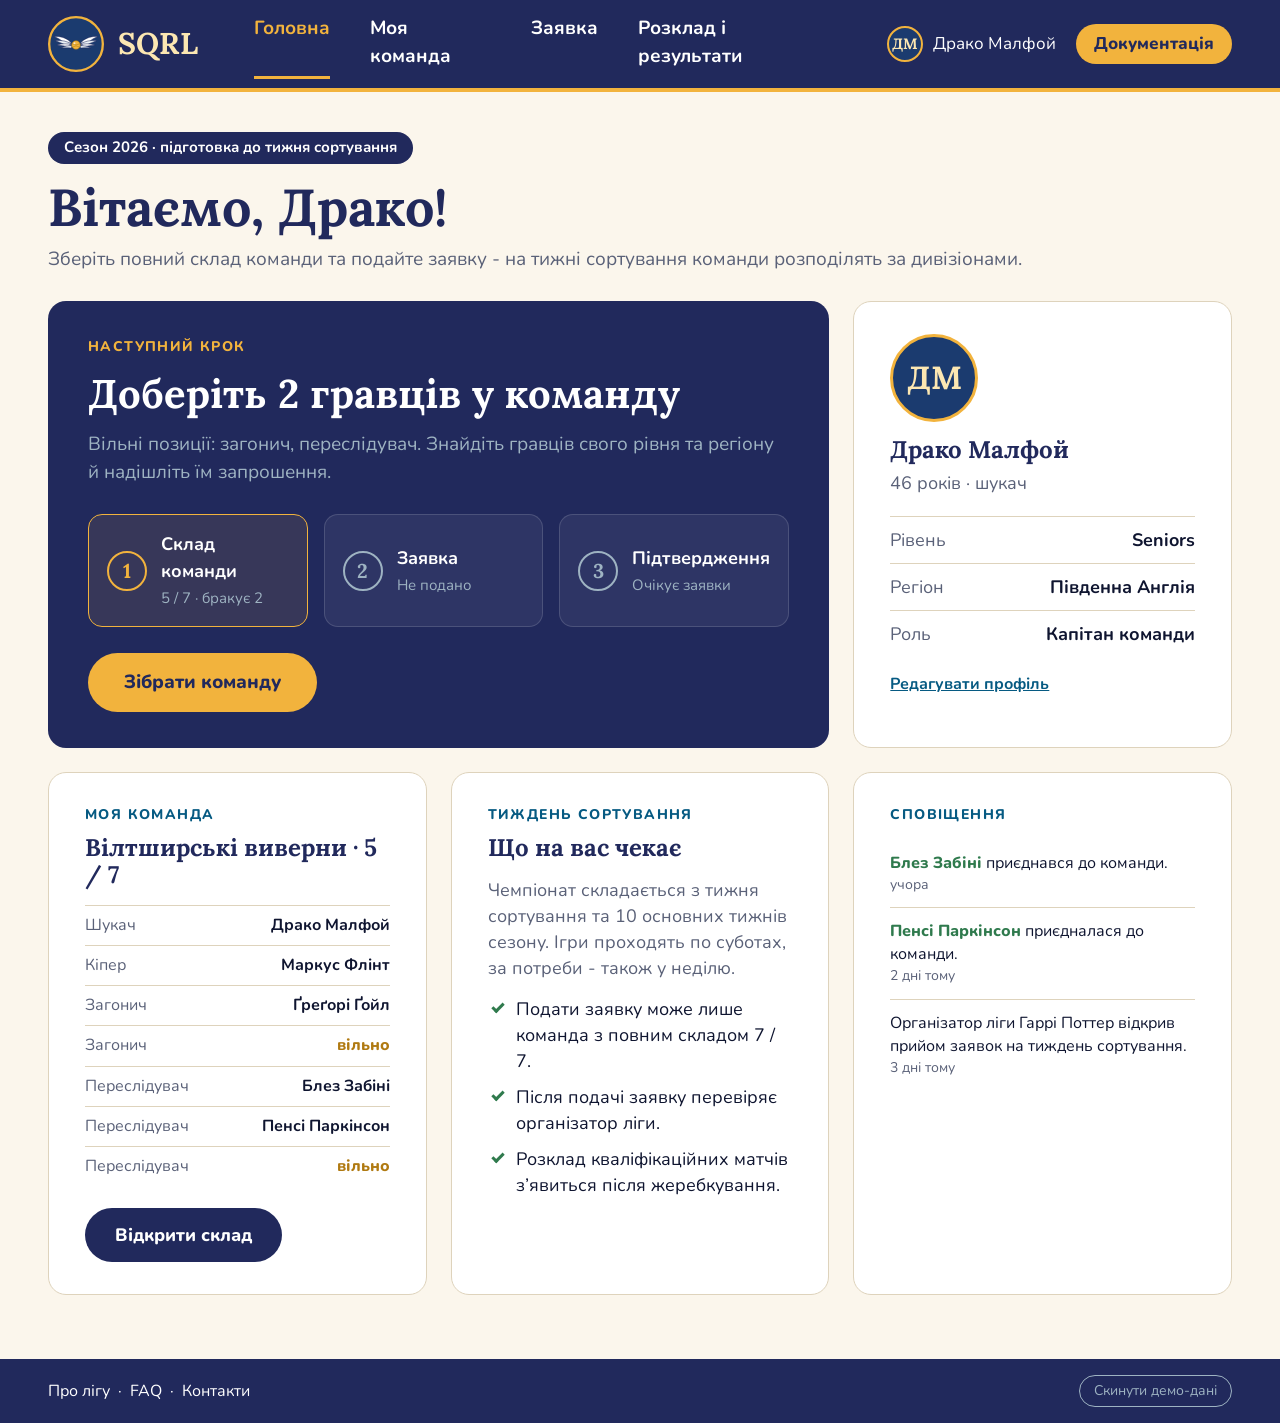
==== index.html @ 0458b883 "feat: added app files" ====
<!doctype html>
<html lang="uk">
  <head>
    <meta charset="utf-8" />
    <meta name="viewport" content="width=device-width, initial-scale=1" />
    <title>SQRL - Головна гравця</title>
    <link rel="icon" href="assets/logo.svg" type="image/svg+xml" />
    <link rel="preconnect" href="https://fonts.googleapis.com" />
    <link rel="preconnect" href="https://fonts.gstatic.com" crossorigin />
    <link
      rel="stylesheet"
      href="https://fonts.googleapis.com/css2?family=Lora:wght@400;700&family=Nunito:wght@400;700;800&display=swap"
    />
    <link rel="stylesheet" href="css/variables.css" />
    <link rel="stylesheet" href="css/base.css" />
    <link rel="stylesheet" href="css/home.css" />
  </head>
  <body>
    <header class="site-header">
      <div class="container">
        <a class="brand" href="index.html"
          ><img src="assets/logo.svg" alt="" /><span>SQRL</span></a
        >
        <nav class="nav">
          <a href="index.html" class="active">Головна</a>
          <a href="team/index.html">Моя команда</a>
          <a href="application/index.html">Заявка</a>
          <a href="#" data-soon="Розклад з’явиться після тижня сортування"
            >Розклад і результати</a
          >
        </nav>
        <div class="header-right">
          <span class="header-user"
            ><span class="avatar">ДМ</span>Драко Малфой</span
          >
          <a class="docs-link" href="docs/index.html">Документація</a>
        </div>
      </div>
    </header>

    <main>
      <div class="container">
        <div class="page-head">
          <span class="pill">Сезон 2026 · підготовка до тижня сортування</span>
          <h1>Вітаємо, Драко!</h1>
          <p>
            Зберіть повний склад команди та подайте заявку - на тижні сортування
            команди розподілять за дивізіонами.
          </p>
        </div>

        <div class="home-grid">
          <!-- Наступний крок: точка входу в завдання з HTA -->
          <section class="card-dark next-step" aria-labelledby="next-title">
            <div class="label">Наступний крок</div>
            <h2 id="next-title">Доберіть гравців у команду</h2>
            <p class="next-text" id="next-text"></p>
            <ol class="stepper" id="stepper">
              <li data-step="team">
                <span class="num">1</span>
                <div><b>Склад команди</b><small></small></div>
              </li>
              <li data-step="apply">
                <span class="num">2</span>
                <div><b>Заявка</b><small></small></div>
              </li>
              <li data-step="ok">
                <span class="num">3</span>
                <div><b>Підтвердження</b><small></small></div>
              </li>
            </ol>
            <a class="btn btn-primary" id="next-btn" href="team/index.html"
              >Зібрати команду</a
            >
          </section>

          <!-- Профіль капітана -->
          <section class="card profile">
            <span class="avatar avatar-xl">ДМ</span>
            <h3>Драко Малфой</h3>
            <p class="meta">46 років · шукач</p>
            <dl class="facts">
              <div>
                <dt>Рівень</dt>
                <dd>Seniors</dd>
              </div>
              <div>
                <dt>Регіон</dt>
                <dd>Південна Англія</dd>
              </div>
              <div>
                <dt>Роль</dt>
                <dd>Капітан команди</dd>
              </div>
            </dl>
            <a
              href="#"
              class="small-link"
              data-soon="Редагування профілю не входить у сценарій"
              >Редагувати профіль</a
            >
          </section>

          <!-- Моя команда -->
          <section class="card team-card">
            <div class="label">Моя команда</div>
            <h3>
              <span>Вілтширські виверни</span> ·
              <span id="team-count">5 / 7</span>
            </h3>
            <ul class="slot-list" id="slot-list"></ul>
            <a class="btn btn-dark" href="team/index.html">Відкрити склад</a>
          </section>

          <!-- Тиждень сортування -->
          <section class="card info-card">
            <div class="label">Тиждень сортування</div>
            <h3>Що на вас чекає</h3>
            <p>
              Чемпіонат складається з тижня сортування та 10 основних тижнів
              сезону. Ігри проходять по суботах, за потреби - також у неділю.
            </p>
            <ul class="ticks">
              <li>Подати заявку може лише команда з повним складом 7 / 7.</li>
              <li>Після подачі заявку перевіряє організатор ліги.</li>
              <li>
                Розклад кваліфікаційних матчів з’явиться після жеребкування.
              </li>
            </ul>
          </section>

          <!-- Сповіщення -->
          <section class="card feed-card">
            <div class="label">Сповіщення</div>
            <ul class="feed" id="feed"></ul>
          </section>
        </div>
      </div>
    </main>

    <footer class="site-footer">
      <div class="container">
        <div class="footer-links">
          <a href="#" data-soon="Сторінка ліги поза сценарієм">Про лігу</a> ·
          <a href="#" data-soon="Довідка поза сценарієм">FAQ</a> ·
          <a href="#" data-soon="Контакти поза сценарієм">Контакти</a>
        </div>
        <button class="reset-link" id="reset-demo" type="button">
          Скинути демо-дані
        </button>
      </div>
    </footer>

    <script src="js/data.js"></script>
    <script src="js/store.js"></script>
    <script src="js/common.js"></script>
    <script src="js/home.js"></script>
  </body>
</html>
---- css/variables.css ----
/* ==========================================================
   SQRL - змінні дизайну: кольори, шрифти, розміри
   Усі значення відповідають документації (завдання 1, Б-Г).
   ========================================================== */
:root {
  /* --- Колірна палітра (комплементарна схема) --- */
  --navy:        #21295C;  /* темно-синій: шапка, панель складу, заголовки */
  --sea:         #065A82;  /* морський синій: другорядні дії, посилання, фокус */
  --mist:        #9EB3C2;  /* сіро-блакитний: підписи на темному, неактивна кнопка */
  --sun:         #F2B33D;  /* сонячно-жовтий: головна дія, «вільно», активне меню */
  --sand:        #FBF6EC;  /* пісочний: базовий фон сторінки */
  --white:       #FFFFFF;  /* білий: картки, поля, текст на темному */
  --green:       #2F7A4D;  /* зелений: успішні статуси */
  --ink:         #0F1530;  /* чорнильний: основний текст */

  /* --- Похідні відтінки --- */
  --navy-2:      #1B3B6F;  /* фон емблеми та аватарів */
  --line:        #DED3BC;  /* рамка білих карток (RGB 222-211-188) */
  --line-dark:   rgba(255, 255, 255, .14); /* розділювачі на темно-синій панелі */
  --muted:       #5A6178;  /* другорядний текст на світлому */
  --sun-soft:    #FCE7B2;  /* світло-жовтий: напис логотипа */
  --sea-soft:    #E6EFF5;  /* фон інформаційних блоків */
  --green-soft:  #E5F2EA;  /* фон успішних повідомлень */
  --red:         #A33A2B;  /* відмова у запрошенні */
  --red-soft:    #F8E7E3;

  /* --- Шрифти (Google Fonts) --- */
  --font-head:   'Lora', Georgia, serif;          /* заголовки, назва команди, логотип, числа */
  --font-body:   'Nunito', Arial, sans-serif;     /* основний текст, кнопки, поля */

  --fs-base:     18px;
  --fs-small:    15px;
  --fs-label:    14px;
  --fs-h1:       52px;
  --fs-h2:       34px;
  --fs-h3:       24px;

  /* --- Геометрія --- */
  --radius:      18px;   /* картки */
  --radius-sm:   10px;   /* поля введення */
  --radius-pill: 999px;  /* кнопки, мітки */
  --gap:         24px;   /* проміжок між картками */
  --container:   1520px; /* ширина робочої області для 1920 px */

  --speed:       .18s;   /* тривалість переходів станів */
}
---- css/base.css ----
/* ==========================================================
   SQRL - спільні стилі всіх сторінок прототипу
   ========================================================== */
*,
*::before,
*::after {
  box-sizing: border-box;
}
[hidden] {
  display: none !important;
}
html {
  font-size: var(--fs-base);
}
body {
  margin: 0;
  min-width: 1280px;
  min-height: 100vh;
  display: flex;
  flex-direction: column;
  background: var(--sand);
  color: var(--ink);
  font-family: var(--font-body);
  line-height: 1.45;
}
h1,
h2,
h3 {
  font-family: var(--font-head);
  font-weight: 700;
  color: var(--navy);
  margin: 0;
  line-height: 1.15;
}
h1 {
  font-size: var(--fs-h1);
}
h2 {
  font-size: var(--fs-h2);
}
h3 {
  font-size: var(--fs-h3);
}
p {
  margin: 0;
}
a {
  color: var(--sea);
}
button,
select,
input {
  font: inherit;
  color: inherit;
}
:focus-visible {
  outline: 3px solid var(--sea);
  outline-offset: 2px;
}

.container {
  width: 100%;
  max-width: var(--container);
  margin: 0 auto;
  padding: 0 48px;
}
main {
  flex: 1;
  padding: 40px 0 64px;
}

/* ---------- Шапка ---------- */
.site-header {
  background: var(--navy);
  border-bottom: 4px solid var(--sun);
  color: var(--white);
}
.site-header .container {
  display: flex;
  align-items: center;
  gap: 56px;
  height: 88px;
}
.brand {
  display: flex;
  align-items: center;
  gap: 14px;
  text-decoration: none;
}
.brand img {
  width: 56px;
  height: 56px;
}
.brand span {
  font-family: var(--font-head);
  font-weight: 700;
  font-size: 30px;
  color: var(--sun-soft);
}
.nav {
  display: flex;
  gap: 40px;
  flex: 1;
}
.nav a {
  color: var(--white);
  text-decoration: none;
  font-weight: 700;
  font-size: 19px;
  padding: 6px 0;
  border-bottom: 3px solid transparent;
  transition:
    color var(--speed),
    border-color var(--speed);
}
.nav a:hover {
  color: var(--sun);
}
.nav a.active {
  color: var(--sun);
  border-bottom-color: var(--sun);
}
.header-right {
  display: flex;
  align-items: center;
  gap: 20px;
  font-size: 17px;
}
.header-user {
  display: flex;
  align-items: center;
  gap: 10px;
}
.header-user .avatar {
  width: 36px;
  height: 36px;
  font-size: 15px;
  border-width: 2px;
}
.docs-link {
  color: var(--navy);
  background: var(--sun);
  text-decoration: none;
  font-weight: 800;
  padding: 8px 18px;
  border-radius: var(--radius-pill);
  transition: background var(--speed);
}
.docs-link:hover {
  background: var(--sun-soft);
}

/* ---------- Підвал ---------- */
.site-footer {
  background: var(--navy);
  color: var(--white);
  font-size: 16px;
}
.site-footer .container {
  display: flex;
  justify-content: space-between;
  align-items: center;
  height: 64px;
}
.site-footer a {
  color: var(--white);
  text-decoration: none;
}
.site-footer a:hover {
  color: var(--sun);
}
.footer-links {
  display: flex;
  gap: 8px;
}
.reset-link {
  background: none;
  border: 1px solid var(--mist);
  color: var(--mist);
  border-radius: var(--radius-pill);
  padding: 5px 14px;
  cursor: pointer;
  font-size: 14px;
  transition:
    color var(--speed),
    border-color var(--speed);
}
.reset-link:hover {
  color: var(--sun);
  border-color: var(--sun);
}

/* ---------- Загальні елементи ---------- */
.pill {
  display: inline-block;
  background: var(--navy);
  color: var(--white);
  font-weight: 700;
  font-size: var(--fs-small);
  padding: 5px 16px;
  border-radius: var(--radius-pill);
}
.page-head {
  margin-bottom: 28px;
}
.page-head .pill {
  margin-bottom: 14px;
}
.page-head p {
  color: var(--muted);
  margin-top: 8px;
  font-size: 19px;
}

.card {
  background: var(--white);
  border: 1px solid var(--line);
  border-radius: var(--radius);
  padding: 32px 36px;
}
.card-dark {
  background: var(--navy);
  color: var(--white);
  border-radius: var(--radius);
  padding: 36px 40px;
}
.card-dark h2,
.card-dark h3 {
  color: var(--white);
}
.label {
  font-size: var(--fs-label);
  font-weight: 800;
  letter-spacing: 0.1em;
  text-transform: uppercase;
  color: var(--sea);
}
.card-dark .label {
  color: var(--sun);
}

.avatar {
  flex: none;
  display: inline-flex;
  align-items: center;
  justify-content: center;
  width: 48px;
  height: 48px;
  border-radius: 50%;
  background: var(--navy-2);
  border: 2px solid var(--sun);
  color: var(--sun-soft);
  font-family: var(--font-head);
  font-weight: 700;
  font-size: 18px;
}

/* ---------- Кнопки та їхні стани ---------- */
.btn {
  display: inline-flex;
  align-items: center;
  justify-content: center;
  gap: 8px;
  border: 2px solid transparent;
  border-radius: var(--radius-pill);
  padding: 12px 28px;
  font-weight: 800;
  font-size: 18px;
  text-decoration: none;
  cursor: pointer;
  white-space: nowrap;
  transition:
    background var(--speed),
    color var(--speed),
    border-color var(--speed),
    transform var(--speed);
}
.btn:active:not(:disabled) {
  transform: translateY(1px);
}
.btn-primary {
  background: var(--sun);
  color: var(--navy);
}
.btn-primary:hover:not(:disabled) {
  background: #f6c463;
}
.btn-primary:disabled {
  background: var(--mist);
  color: #3e4a63;
  cursor: not-allowed;
}
.btn-dark {
  background: var(--navy);
  color: var(--white);
}
.btn-dark:hover {
  background: var(--navy-2);
}
.btn-outline {
  background: transparent;
  border-color: var(--sea);
  color: var(--sea);
  padding: 8px 22px;
  font-size: 16px;
}
.btn-outline:hover:not(:disabled) {
  background: var(--sea);
  color: var(--white);
}
.btn-outline:disabled {
  border-color: var(--line);
  color: var(--mist);
  cursor: not-allowed;
}
.btn-block {
  width: 100%;
}

/* ---------- Поля ---------- */
.field {
  display: flex;
  flex-direction: column;
  gap: 8px;
}
.field label {
  font-weight: 800;
  color: var(--navy);
  font-size: 16px;
}
select {
  appearance: none;
  height: 52px;
  padding: 0 44px 0 16px;
  border: 1.5px solid var(--mist);
  border-radius: var(--radius-sm);
  background: var(--white)
    url("data:image/svg+xml,%3Csvg xmlns='http://www.w3.org/2000/svg' width='14' height='9' viewBox='0 0 14 9'%3E%3Cpath d='M1 1l6 6 6-6' stroke='%2321295C' stroke-width='2' fill='none'/%3E%3C/svg%3E")
    no-repeat right 16px center;
  font-size: 17px;
  cursor: pointer;
  transition: border-color var(--speed);
}
select:hover {
  border-color: var(--sea);
}
select:focus {
  outline: none;
  border-color: var(--sea);
  box-shadow: 0 0 0 3px var(--sea-soft);
}

/* ---------- Статуси ---------- */
.status {
  font-weight: 800;
  font-size: 16px;
  display: inline-flex;
  align-items: center;
  gap: 8px;
  white-space: nowrap;
}
.status-ok {
  color: var(--green);
}
.status-wait {
  color: var(--sea);
}
.status-no {
  color: var(--red);
}
.dot {
  width: 10px;
  height: 10px;
  border-radius: 50%;
  background: currentColor;
  flex: none;
}
.status-wait .dot {
  animation: pulse 1.2s ease-in-out infinite;
}
@keyframes pulse {
  50% {
    opacity: 0.25;
  }
}

/* ---------- Підказка «не реалізовано» ---------- */
[data-soon] {
  position: relative;
  cursor: help;
}
[data-soon]::after {
  content: attr(data-soon);
  position: absolute;
  left: 50%;
  top: calc(100% + 10px);
  transform: translate(-50%, -4px);
  background: var(--ink);
  color: var(--white);
  font: 600 14px/1.3 var(--font-body);
  letter-spacing: 0;
  text-transform: none;
  padding: 8px 12px;
  border-radius: 8px;
  white-space: nowrap;
  pointer-events: none;
  opacity: 0;
  transition:
    opacity var(--speed),
    transform var(--speed);
  z-index: 50;
}
[data-soon]:hover::after,
[data-soon]:focus-visible::after {
  opacity: 1;
  transform: translate(-50%, 0);
}
.site-footer [data-soon]::after {
  top: auto;
  bottom: calc(100% + 10px);
}

/* ---------- Сповіщення (toast) ---------- */
.toasts {
  position: fixed;
  right: 32px;
  bottom: 32px;
  display: flex;
  flex-direction: column;
  gap: 12px;
  z-index: 100;
}
.toast {
  min-width: 360px;
  max-width: 460px;
  background: var(--white);
  border-left: 6px solid var(--sea);
  border-radius: 12px;
  box-shadow: 0 10px 30px rgba(15, 21, 48, 0.18);
  padding: 14px 18px;
  font-size: 16px;
  animation: toast-in 0.25s ease-out;
}
.toast b {
  display: block;
  color: var(--navy);
  margin-bottom: 2px;
}
.toast.ok {
  border-left-color: var(--green);
}
.toast.no {
  border-left-color: var(--red);
}
.toast.leave {
  opacity: 0;
  transform: translateX(20px);
  transition:
    opacity 0.3s,
    transform 0.3s;
}
@keyframes toast-in {
  from {
    opacity: 0;
    transform: translateY(12px);
  }
}

@media (prefers-reduced-motion: reduce) {
  *,
  *::before,
  *::after {
    animation: none !important;
    transition: none !important;
  }
}
---- css/home.css ----
/* ==========================================================
   SQRL - головна сторінка гравця
   ========================================================== */
.home-grid {
  display: grid;
  grid-template-columns: 1fr 1fr 1fr;
  gap: var(--gap);
}
.next-step {
  grid-column: span 2;
  display: flex;
  flex-direction: column;
  gap: 14px;
}
.next-step h2 {
  font-size: 40px;
}
.next-text {
  color: var(--mist);
  font-size: 19px;
  max-width: 760px;
}
.next-step .btn {
  align-self: flex-start;
  margin-top: 8px;
  font-size: 19px;
  padding: 14px 34px;
}

.stepper {
  list-style: none;
  margin: 14px 0 4px;
  padding: 0;
  display: grid;
  grid-template-columns: repeat(3, 1fr);
  gap: 16px;
}
.stepper li {
  display: flex;
  gap: 14px;
  align-items: center;
  padding: 16px 18px;
  border-radius: 14px;
  background: rgba(255, 255, 255, 0.06);
  border: 1px solid var(--line-dark);
}
.stepper .num {
  flex: none;
  width: 40px;
  height: 40px;
  border-radius: 50%;
  display: grid;
  place-items: center;
  font-family: var(--font-head);
  font-weight: 700;
  font-size: 20px;
  border: 2px solid var(--mist);
  color: var(--mist);
}
.stepper b {
  display: block;
  color: var(--white);
}
.stepper small {
  color: var(--mist);
  font-size: 15px;
}
.stepper li.current {
  border-color: var(--sun);
  background: rgba(242, 179, 61, 0.1);
}
.stepper li.current .num {
  border-color: var(--sun);
  color: var(--sun);
}
.stepper li.done .num {
  background: var(--green);
  border-color: var(--green);
  color: var(--white);
}
.stepper li.done small {
  color: #9fd8b5;
}

.profile {
  display: flex;
  flex-direction: column;
  align-items: flex-start;
  gap: 6px;
}
.avatar-xl {
  width: 88px;
  height: 88px;
  font-size: 32px;
  border-width: 3px;
  margin-bottom: 8px;
}
.profile .meta {
  color: var(--muted);
}
.facts {
  margin: 14px 0 10px;
  width: 100%;
}
.facts div {
  display: flex;
  justify-content: space-between;
  padding: 10px 0;
  border-top: 1px solid var(--line);
}
.facts dt {
  color: var(--muted);
}
.facts dd {
  margin: 0;
  font-weight: 700;
}
.small-link {
  font-size: 16px;
  font-weight: 700;
}

.team-card h3,
.info-card h3 {
  margin: 8px 0 16px;
}
.team-card {
  display: flex;
  flex-direction: column;
}
.team-card .btn {
  align-self: flex-start;
  margin-top: auto;
}
.slot-list {
  list-style: none;
  margin: 0 0 22px;
  padding: 0;
}
.slot-list li {
  display: flex;
  justify-content: space-between;
  padding: 8px 0;
  border-top: 1px solid var(--line);
  font-size: 16px;
}
.slot-list li span:first-child {
  color: var(--muted);
}
.slot-list li b {
  font-weight: 700;
}
.slot-list .free {
  color: #b07a12;
  font-weight: 800;
}
.slot-list .wait {
  color: var(--sea);
  font-weight: 700;
}

.info-card p {
  color: var(--muted);
  margin-bottom: 14px;
}
.ticks {
  margin: 0;
  padding: 0;
  list-style: none;
  display: flex;
  flex-direction: column;
  gap: 10px;
}
.ticks li {
  padding-left: 28px;
  position: relative;
}
.ticks li::before {
  content: "";
  position: absolute;
  left: 4px;
  top: 7px;
  width: 12px;
  height: 7px;
  border-left: 3px solid var(--green);
  border-bottom: 3px solid var(--green);
  transform: rotate(-45deg);
}

.feed {
  list-style: none;
  margin: 14px 0 0;
  padding: 0;
  max-height: 330px;
  overflow-y: auto;
}
.feed li {
  padding: 12px 0;
  border-top: 1px solid var(--line);
  font-size: 16px;
}
.feed li:first-child {
  border-top: none;
}
.feed time {
  display: block;
  color: var(--muted);
  font-size: 14px;
}
.feed .ok {
  color: var(--green);
  font-weight: 800;
}
.feed .no {
  color: var(--red);
  font-weight: 800;
}
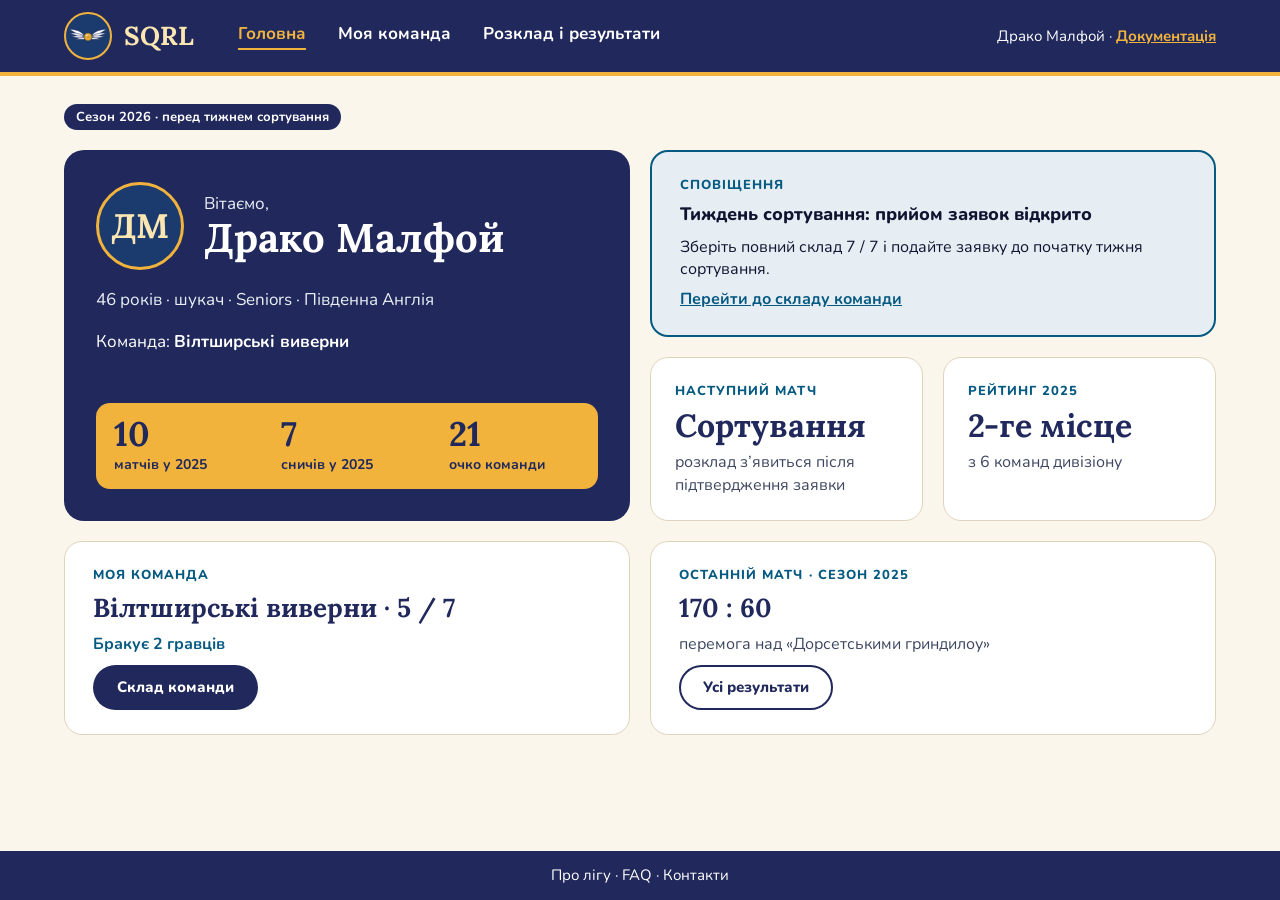
==== commit c87bece5: "feat: simplification" ====
--- a/index.html
+++ b/index.html
@@ -1,159 +1,80 @@
-<!doctype html>
+<!DOCTYPE html>
 <html lang="uk">
-  <head>
-    <meta charset="utf-8" />
-    <meta name="viewport" content="width=device-width, initial-scale=1" />
-    <title>SQRL - Головна гравця</title>
-    <link rel="icon" href="assets/logo.svg" type="image/svg+xml" />
-    <link rel="preconnect" href="https://fonts.googleapis.com" />
-    <link rel="preconnect" href="https://fonts.gstatic.com" crossorigin />
-    <link
-      rel="stylesheet"
-      href="https://fonts.googleapis.com/css2?family=Lora:wght@400;700&family=Nunito:wght@400;700;800&display=swap"
-    />
-    <link rel="stylesheet" href="css/variables.css" />
-    <link rel="stylesheet" href="css/base.css" />
-    <link rel="stylesheet" href="css/home.css" />
-  </head>
-  <body>
-    <header class="site-header">
-      <div class="container">
-        <a class="brand" href="index.html"
-          ><img src="assets/logo.svg" alt="" /><span>SQRL</span></a
-        >
-        <nav class="nav">
-          <a href="index.html" class="active">Головна</a>
-          <a href="team/index.html">Моя команда</a>
-          <a href="application/index.html">Заявка</a>
-          <a href="#" data-soon="Розклад з’явиться після тижня сортування"
-            >Розклад і результати</a
-          >
-        </nav>
-        <div class="header-right">
-          <span class="header-user"
-            ><span class="avatar">ДМ</span>Драко Малфой</span
-          >
-          <a class="docs-link" href="docs/index.html">Документація</a>
+<head>
+  <meta charset="utf-8">
+  <meta name="viewport" content="width=device-width, initial-scale=1">
+  <title>SQRL - Головна гравця</title>
+  <link rel="icon" href="assets/logo.svg" type="image/svg+xml">
+  <link rel="preconnect" href="https://fonts.googleapis.com">
+  <link rel="preconnect" href="https://fonts.gstatic.com" crossorigin>
+  <link rel="stylesheet" href="https://fonts.googleapis.com/css2?family=Lora:wght@400;700&family=Nunito:wght@400;700;800&display=swap">
+  <link rel="stylesheet" href="css/variables.css">
+  <link rel="stylesheet" href="css/style.css">
+</head>
+<body data-page="home">
+  <header class="header">
+    <div class="header-in">
+      <a class="brand" href="index.html"><img src="assets/logo.svg" alt=""><span>SQRL</span></a>
+      <nav class="nav">
+      <a href="index.html" class="active">Головна</a>
+      <a href="team.html">Моя команда</a>
+      <a href="schedule.html">Розклад і результати</a>
+      </nav>
+      <div class="user">Драко Малфой · <a href="docs.html">Документація</a></div>
+    </div>
+  </header>
+
+  <main>
+    <div><span class="ctx">Сезон 2026 · перед тижнем сортування</span></div>
+    <div class="home-grid">
+      <section class="dark profile">
+        <div class="profile-top">
+          <div class="avatar">ДМ</div>
+          <div>
+            <p class="hello">Вітаємо,</p>
+            <h1>Драко Малфой</h1>
+          </div>
         </div>
-      </div>
-    </header>
+        <p class="meta">46 років · шукач · Seniors · Південна Англія</p>
+        <p class="team">Команда: <b>Вілтширські виверни</b></p>
+        <div class="stats">
+          <div><b>10</b><span>матчів у 2025</span></div>
+          <div><b>7</b><span>сничів у 2025</span></div>
+          <div><b>21</b><span>очко команди</span></div>
+        </div>
+      </section>
+      <section class="notice">
+        <p class="label">Сповіщення</p>
+        <p class="notice-title">Тиждень сортування: прийом заявок відкрито</p>
+        <p>Зберіть повний склад 7 / 7 і подайте заявку до початку тижня сортування.</p>
+        <a href="team.html">Перейти до складу команди</a>
+      </section>
+      <section class="card small">
+        <p class="label">Наступний матч</p>
+        <p class="h" id="next-match">Сортування</p>
+        <p class="muted" id="next-text">розклад з’явиться після підтвердження заявки</p>
+      </section>
+      <section class="card small">
+        <p class="label">Рейтинг 2025</p>
+        <p class="h">2-ге місце</p>
+        <p class="muted">з 6 команд дивізіону</p>
+      </section>
+      <section class="card wide">
+        <p class="label">Моя команда</p>
+        <p class="h">Вілтширські виверни · <span id="team-count">5 / 7</span></p>
+        <p class="team-status" id="team-status">Бракує 2 гравців</p>
+        <div><a class="btn btn-p" href="team.html">Склад команди</a></div>
+      </section>
+      <section class="card wide">
+        <p class="label">Останній матч · сезон 2025</p>
+        <p class="h">170 : 60</p>
+        <p class="muted">перемога над «Дорсетськими гриндилоу»</p>
+        <div><a class="btn btn-s" href="schedule.html">Усі результати</a></div>
+      </section>
+    </div>
+  </main>
 
-    <main>
-      <div class="container">
-        <div class="page-head">
-          <span class="pill">Сезон 2026 · підготовка до тижня сортування</span>
-          <h1>Вітаємо, Драко!</h1>
-          <p>
-            Зберіть повний склад команди та подайте заявку - на тижні сортування
-            команди розподілять за дивізіонами.
-          </p>
-        </div>
-
-        <div class="home-grid">
-          <!-- Наступний крок: точка входу в завдання з HTA -->
-          <section class="card-dark next-step" aria-labelledby="next-title">
-            <div class="label">Наступний крок</div>
-            <h2 id="next-title">Доберіть гравців у команду</h2>
-            <p class="next-text" id="next-text"></p>
-            <ol class="stepper" id="stepper">
-              <li data-step="team">
-                <span class="num">1</span>
-                <div><b>Склад команди</b><small></small></div>
-              </li>
-              <li data-step="apply">
-                <span class="num">2</span>
-                <div><b>Заявка</b><small></small></div>
-              </li>
-              <li data-step="ok">
-                <span class="num">3</span>
-                <div><b>Підтвердження</b><small></small></div>
-              </li>
-            </ol>
-            <a class="btn btn-primary" id="next-btn" href="team/index.html"
-              >Зібрати команду</a
-            >
-          </section>
-
-          <!-- Профіль капітана -->
-          <section class="card profile">
-            <span class="avatar avatar-xl">ДМ</span>
-            <h3>Драко Малфой</h3>
-            <p class="meta">46 років · шукач</p>
-            <dl class="facts">
-              <div>
-                <dt>Рівень</dt>
-                <dd>Seniors</dd>
-              </div>
-              <div>
-                <dt>Регіон</dt>
-                <dd>Південна Англія</dd>
-              </div>
-              <div>
-                <dt>Роль</dt>
-                <dd>Капітан команди</dd>
-              </div>
-            </dl>
-            <a
-              href="#"
-              class="small-link"
-              data-soon="Редагування профілю не входить у сценарій"
-              >Редагувати профіль</a
-            >
-          </section>
-
-          <!-- Моя команда -->
-          <section class="card team-card">
-            <div class="label">Моя команда</div>
-            <h3>
-              <span>Вілтширські виверни</span> ·
-              <span id="team-count">5 / 7</span>
-            </h3>
-            <ul class="slot-list" id="slot-list"></ul>
-            <a class="btn btn-dark" href="team/index.html">Відкрити склад</a>
-          </section>
-
-          <!-- Тиждень сортування -->
-          <section class="card info-card">
-            <div class="label">Тиждень сортування</div>
-            <h3>Що на вас чекає</h3>
-            <p>
-              Чемпіонат складається з тижня сортування та 10 основних тижнів
-              сезону. Ігри проходять по суботах, за потреби - також у неділю.
-            </p>
-            <ul class="ticks">
-              <li>Подати заявку може лише команда з повним складом 7 / 7.</li>
-              <li>Після подачі заявку перевіряє організатор ліги.</li>
-              <li>
-                Розклад кваліфікаційних матчів з’явиться після жеребкування.
-              </li>
-            </ul>
-          </section>
-
-          <!-- Сповіщення -->
-          <section class="card feed-card">
-            <div class="label">Сповіщення</div>
-            <ul class="feed" id="feed"></ul>
-          </section>
-        </div>
-      </div>
-    </main>
-
-    <footer class="site-footer">
-      <div class="container">
-        <div class="footer-links">
-          <a href="#" data-soon="Сторінка ліги поза сценарієм">Про лігу</a> ·
-          <a href="#" data-soon="Довідка поза сценарієм">FAQ</a> ·
-          <a href="#" data-soon="Контакти поза сценарієм">Контакти</a>
-        </div>
-        <button class="reset-link" id="reset-demo" type="button">
-          Скинути демо-дані
-        </button>
-      </div>
-    </footer>
-
-    <script src="js/data.js"></script>
-    <script src="js/store.js"></script>
-    <script src="js/common.js"></script>
-    <script src="js/home.js"></script>
-  </body>
+  <footer class="footer">Про лігу · FAQ · Контакти</footer>
+  <script src="js/app.js"></script>
+</body>
 </html>
--- a/css/variables.css
+++ b/css/variables.css
@@ -1,46 +1,47 @@
-/* ==========================================================
-   SQRL - змінні дизайну: кольори, шрифти, розміри
-   Усі значення відповідають документації (завдання 1, Б-Г).
-   ========================================================== */
 :root {
-  /* --- Колірна палітра (комплементарна схема) --- */
-  --navy:        #21295C;  /* темно-синій: шапка, панель складу, заголовки */
-  --sea:         #065A82;  /* морський синій: другорядні дії, посилання, фокус */
-  --mist:        #9EB3C2;  /* сіро-блакитний: підписи на темному, неактивна кнопка */
-  --sun:         #F2B33D;  /* сонячно-жовтий: головна дія, «вільно», активне меню */
-  --sand:        #FBF6EC;  /* пісочний: базовий фон сторінки */
-  --white:       #FFFFFF;  /* білий: картки, поля, текст на темному */
-  --green:       #2F7A4D;  /* зелений: успішні статуси */
-  --ink:         #0F1530;  /* чорнильний: основний текст */
+  --navy: #21295C;
+  --navy-2: #1B3B6F;
+  --navy-line: #3A4479;
+  --sea: #065A82;
+  --sea-soft: #E6EEF4;
+  --mist: #9EB3C2;
+  --sun: #F2B33D;
+  --sun-hover: #F6C866;
+  --sun-soft: #FCE7B2;
+  --sand: #FBF6EC;
+  --white: #FFFFFF;
+  --green: #2F7A4D;
+  --green-light: #8FD3A9;
+  --red: #A33A2B;
+  --ink: #0F1530;
+  --muted: #3E4760;
+  --on-navy: #E9EFF4;
+  --line: #DED3BC;
+  --row-line: #E5DCC8;
+  --field-line: #8C97AE;
 
-  /* --- Похідні відтінки --- */
-  --navy-2:      #1B3B6F;  /* фон емблеми та аватарів */
-  --line:        #DED3BC;  /* рамка білих карток (RGB 222-211-188) */
-  --line-dark:   rgba(255, 255, 255, .14); /* розділювачі на темно-синій панелі */
-  --muted:       #5A6178;  /* другорядний текст на світлому */
-  --sun-soft:    #FCE7B2;  /* світло-жовтий: напис логотипа */
-  --sea-soft:    #E6EFF5;  /* фон інформаційних блоків */
-  --green-soft:  #E5F2EA;  /* фон успішних повідомлень */
-  --red:         #A33A2B;  /* відмова у запрошенні */
-  --red-soft:    #F8E7E3;
+  --font-head: 'Lora', Georgia, serif;
+  --font-body: 'Nunito', Arial, sans-serif;
 
-  /* --- Шрифти (Google Fonts) --- */
-  --font-head:   'Lora', Georgia, serif;          /* заголовки, назва команди, логотип, числа */
-  --font-body:   'Nunito', Arial, sans-serif;     /* основний текст, кнопки, поля */
+  --fs-xs: 13px;
+  --fs-sm: 14px;
+  --fs-md: 15px;
+  --fs-base: 16px;
+  --fs-lg: 17px;
+  --fs-xl: 18px;
+  --fs-h3: 26px;
+  --fs-h2: 28px;
+  --fs-num: 32px;
+  --fs-stat: 34px;
+  --fs-h1: 40px;
+  --fs-2xl: 22px;
+  --fs-3xl: 24px;
+  --fs-display: 52px;
 
-  --fs-base:     18px;
-  --fs-small:    15px;
-  --fs-label:    14px;
-  --fs-h1:       52px;
-  --fs-h2:       34px;
-  --fs-h3:       24px;
-
-  /* --- Геометрія --- */
-  --radius:      18px;   /* картки */
-  --radius-sm:   10px;   /* поля введення */
-  --radius-pill: 999px;  /* кнопки, мітки */
-  --gap:         24px;   /* проміжок між картками */
-  --container:   1520px; /* ширина робочої області для 1920 px */
-
-  --speed:       .18s;   /* тривалість переходів станів */
+  --radius: 18px;
+  --radius-lg: 20px;
+  --radius-md: 12px;
+  --radius-pill: 999px;
+  --container: 1200px;
+  --ease: .2s ease;
 }
--- a/css/style.css
+++ b/css/style.css
@@ -0,0 +1,164 @@
+*, *::before, *::after { box-sizing: border-box; }
+[hidden] { display: none !important; }
+
+body {
+  margin: 0;
+  min-height: 100vh;
+  display: flex;
+  flex-direction: column;
+  background: var(--sand);
+  color: var(--ink);
+  font-family: var(--font-body);
+  font-size: var(--fs-base);
+  line-height: 1.4;
+}
+p, h1, h2 { margin: 0; }
+a { color: var(--sea); font-weight: 700; transition: color var(--ease); }
+a:hover { color: var(--navy); }
+button, select { font: inherit; }
+
+/* шапка і підвал */
+.header { background: var(--navy); border-bottom: 4px solid var(--sun); }
+.header-in { max-width: var(--container); margin: 0 auto; padding: 12px 24px; display: flex; align-items: center; gap: 44px; }
+.brand { display: flex; align-items: center; gap: 12px; text-decoration: none; }
+.brand img { width: 48px; height: 48px; transition: transform .4s ease; }
+.brand:hover img { transform: rotate(-12deg); }
+.brand span { font-family: var(--font-head); font-weight: 700; font-size: var(--fs-h3); color: var(--sun-soft); }
+.nav { display: flex; gap: 32px; flex: 1; }
+.nav a { position: relative; color: var(--white); text-decoration: none; font-size: var(--fs-lg); padding-bottom: 4px; }
+.nav a::after {
+  content: ''; position: absolute; left: 0; right: 0; bottom: 0; height: 2px; background: var(--sun);
+  transform: scaleX(0); transition: transform var(--ease);
+}
+.nav a:hover, .nav a.active { color: var(--sun); }
+.nav a:hover::after, .nav a.active::after { transform: scaleX(1); }
+.user { color: var(--white); font-size: var(--fs-md); }
+.user a { color: var(--sun); }
+.user a:hover { color: var(--sun-soft); }
+.footer { background: var(--navy); color: var(--white); text-align: center; padding: 14px; font-size: var(--fs-md); }
+
+/* загальні блоки */
+main { flex: 1; width: 100%; max-width: var(--container); margin: 0 auto; padding: 28px 24px 40px; display: flex; flex-direction: column; gap: 20px; }
+.ctx { display: inline-block; padding: 4px 12px; border-radius: var(--radius-pill); background: var(--navy); color: var(--white); font-size: var(--fs-xs); font-weight: 700; }
+.title { margin-top: 10px; font-family: var(--font-head); font-weight: 700; font-size: var(--fs-h1); color: var(--navy); }
+.h { font-family: var(--font-head); font-weight: 700; color: var(--navy); line-height: 1.1; }
+.label { font-size: var(--fs-xs); font-weight: 800; letter-spacing: .08em; text-transform: uppercase; color: var(--sea); }
+.muted { color: var(--muted); }
+.card { background: var(--white); border: 1px solid var(--line); border-radius: var(--radius); transition: transform var(--ease), box-shadow var(--ease); }
+.dark { background: var(--navy); color: var(--white); border-radius: var(--radius-lg); }
+.dark .label { color: var(--sun); }
+
+.btn {
+  display: inline-block; padding: 10px 22px; border: 2px solid transparent; border-radius: var(--radius-pill);
+  font-weight: 800; font-size: var(--fs-md); text-decoration: none; text-align: center; cursor: pointer;
+  transition: background var(--ease), color var(--ease), border-color var(--ease), transform var(--ease);
+}
+.btn:hover:not(:disabled) { transform: translateY(-2px); }
+.btn:active:not(:disabled) { transform: translateY(0); }
+.btn-p { background: var(--navy); color: var(--white); }
+.btn-p:hover { background: var(--navy-2); color: var(--white); }
+.btn-s { background: transparent; border-color: var(--navy); color: var(--navy); }
+.btn-s:hover { color: var(--sea); border-color: var(--sea); }
+.btn-sun { background: var(--sun); color: var(--navy); }
+.btn-sun:hover:not(:disabled) { background: var(--sun-hover); }
+.btn-sun:disabled { background: var(--mist); cursor: not-allowed; }
+.btn-sea { background: transparent; border-color: var(--sea); color: var(--sea); padding: 7px 18px; font-size: var(--fs-sm); }
+.btn-sea:hover:not(:disabled) { background: var(--sea); color: var(--white); }
+.btn-sea:disabled { border-color: var(--row-line); color: var(--mist); cursor: not-allowed; }
+
+/* головна */
+.home-grid { display: grid; grid-template-columns: repeat(4, minmax(0, 1fr)); gap: 20px; }
+.profile { grid-column: span 2; grid-row: span 2; padding: 32px; display: flex; flex-direction: column; gap: 18px; }
+.profile-top { display: flex; align-items: center; gap: 20px; }
+.avatar {
+  flex: none; width: 88px; height: 88px; border-radius: 50%; background: var(--navy-2); border: 3px solid var(--sun);
+  display: flex; align-items: center; justify-content: center;
+  font-family: var(--font-head); font-weight: 700; font-size: var(--fs-stat); color: var(--sun-soft);
+}
+.profile .hello, .profile .meta { font-size: var(--fs-lg); color: var(--on-navy); }
+.profile h1 { font-family: var(--font-head); font-weight: 700; font-size: var(--fs-h1); line-height: 1.1; }
+.profile .team { font-size: var(--fs-lg); }
+.stats { margin-top: auto; display: grid; grid-template-columns: repeat(3, minmax(0, 1fr)); background: var(--sun); color: var(--navy); border-radius: 14px; }
+.stats div { padding: 14px 18px; }
+.stats b { display: block; font-family: var(--font-head); font-size: var(--fs-stat); line-height: 1; }
+.stats span { display: block; margin-top: 4px; font-size: var(--fs-sm); font-weight: 700; }
+.notice { grid-column: span 2; border-radius: var(--radius); background: var(--sea-soft); border: 2px solid var(--sea); padding: 24px 28px; display: flex; flex-direction: column; gap: 8px; }
+.notice-title { font-size: var(--fs-xl); font-weight: 800; }
+.small { padding: 24px; display: flex; flex-direction: column; gap: 8px; }
+.small .h { font-size: var(--fs-num); }
+.wide { grid-column: span 2; padding: 24px 28px; display: flex; flex-direction: column; gap: 10px; }
+.wide .h { font-size: var(--fs-h3); }
+.team-status { font-weight: 700; color: var(--sea); }
+.team-status.ok { color: var(--green); }
+
+/* моя команда */
+.two { display: grid; grid-template-columns: repeat(2, minmax(0, 1fr)); gap: 24px; align-items: start; }
+.search { padding: 28px 32px; display: flex; flex-direction: column; gap: 16px; }
+.filters { display: grid; grid-template-columns: repeat(3, minmax(0, 1fr)); gap: 12px; }
+.fld { display: flex; flex-direction: column; gap: 6px; font-size: var(--fs-sm); font-weight: 700; color: var(--navy); }
+.fld select {
+  font-weight: 400; font-size: var(--fs-md); color: var(--ink); padding: 10px 14px;
+  border: 1.5px solid var(--field-line); border-radius: var(--radius-md); background: var(--white); cursor: pointer;
+  transition: border-color var(--ease);
+}
+.fld select:hover, .fld select:focus { border-color: var(--sea); outline: none; }
+.rows { display: flex; flex-direction: column; }
+.row { display: flex; align-items: center; gap: 14px; padding: 14px 0; border-bottom: 1px solid var(--row-line); animation: fade .35s ease both; }
+.row.last { border-bottom: none; }
+.row .who { flex: 1; }
+.st { font-weight: 800; animation: fade .35s ease both; }
+.st-ok { color: var(--green); }
+.st-no { color: var(--red); }
+.st-wait { color: var(--sea); }
+.st-wait::after { content: ''; display: inline-block; width: 1.2em; text-align: left; animation: dots 1.2s steps(4) infinite; }
+.empty { padding: 14px 0; }
+
+.roster { padding: 28px 32px; display: flex; flex-direction: column; gap: 4px; }
+.roster h2 { margin: 0 0 8px; font-family: var(--font-head); font-weight: 700; font-size: var(--fs-h2); }
+.slot { display: flex; gap: 14px; padding: 10px 0; border-bottom: 1px solid var(--navy-line); font-size: var(--fs-base); }
+.slot:last-of-type { border-bottom: none; }
+.slot > span:first-child { width: 130px; color: var(--mist); }
+.slot .free { color: var(--sun); font-weight: 800; }
+.slot .new { animation: slide .45s ease both; }
+.roster .btn { margin-top: 14px; }
+.hint { margin-top: 6px; font-size: var(--fs-sm); color: var(--on-navy); }
+.hint.ok { color: var(--green-light); font-weight: 700; }
+
+/* розклад */
+.sched { display: grid; grid-template-columns: minmax(0, 3fr) minmax(0, 2fr); gap: 24px; align-items: start; }
+.weeks { padding: 24px 32px; display: flex; flex-direction: column; }
+.weeks .label { margin-bottom: 4px; }
+.wk { display: flex; align-items: center; gap: 18px; padding: 14px 0; border-bottom: 1px solid var(--row-line); font-size: var(--fs-base); }
+.wk:last-child { border-bottom: none; }
+.wk > b:first-child { width: 96px; color: var(--navy); }
+.wk > span:nth-child(2) { flex: 1; }
+.wk.hl { background: var(--sea-soft); margin: 0 -14px; padding: 14px; border-radius: var(--radius-md); border: 2px solid var(--sea); animation: fade .4s ease both; }
+.wk small { display: block; font-size: var(--fs-sm); font-weight: 800; color: var(--sea); }
+.rating { padding: 24px 26px; display: flex; flex-direction: column; gap: 2px; }
+.rating .label { margin-bottom: 8px; }
+.rk { display: flex; gap: 14px; padding: 10px 14px; border-radius: 10px; font-size: var(--fs-base); }
+.rk span:first-child { width: 20px; font-weight: 800; color: var(--sun); }
+.rk span:nth-child(2) { flex: 1; }
+.rk.me { background: var(--sun); color: var(--navy); }
+.rk.me span:first-child { color: var(--navy); }
+
+/* анімації */
+main > * { animation: rise .5s ease both; }
+main > :nth-child(2) { animation-delay: .08s; }
+.home-grid > *, .two > *, .sched > * { animation: rise .5s ease both; }
+.home-grid > :nth-child(2), .two > :nth-child(2), .sched > :nth-child(2) { animation-delay: .1s; }
+.home-grid > :nth-child(3) { animation-delay: .16s; }
+.home-grid > :nth-child(4) { animation-delay: .22s; }
+.home-grid > :nth-child(5) { animation-delay: .28s; }
+.home-grid > :nth-child(6) { animation-delay: .34s; }
+.card:not(.search):hover { transform: translateY(-3px); box-shadow: 0 10px 24px -14px var(--navy); }
+
+@keyframes rise { from { opacity: 0; transform: translateY(16px); } }
+@keyframes fade { from { opacity: 0; } }
+@keyframes slide { from { opacity: 0; transform: translateX(-12px); } }
+@keyframes dots { 0% { content: ''; } 25% { content: '.'; } 50% { content: '..'; } 75% { content: '...'; } }
+
+@media (prefers-reduced-motion: reduce) {
+  *, *::before, *::after { animation: none !important; transition: none !important; }
+}
+.weeks .sub { margin-top: 24px; }
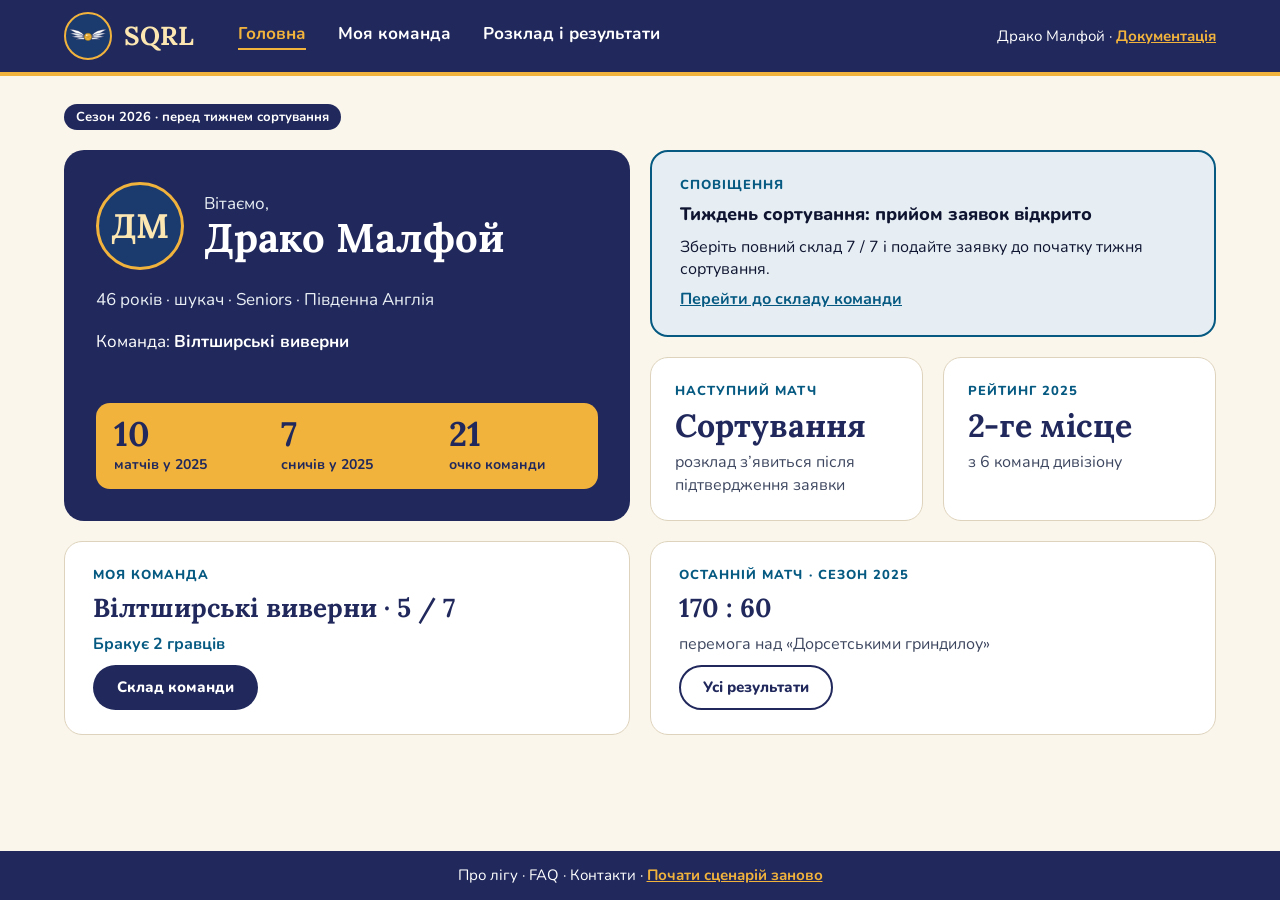
==== commit 0ddff708: "feat: ability to reset state of the app" ====
--- a/index.html
+++ b/index.html
@@ -74,7 +74,7 @@
     </div>
   </main>
 
-  <footer class="footer">Про лігу · FAQ · Контакти</footer>
+  <footer class="footer">Про лігу · FAQ · Контакти · <button class="reset" id="reset" type="button">Почати сценарій заново</button></footer>
   <script src="js/app.js"></script>
 </body>
 </html>
--- a/css/style.css
+++ b/css/style.css
@@ -162,3 +162,5 @@
   *, *::before, *::after { animation: none !important; transition: none !important; }
 }
 .weeks .sub { margin-top: 24px; }
+.reset { background: none; border: none; padding: 0; color: var(--sun); font-weight: 700; text-decoration: underline; cursor: pointer; transition: color var(--ease); }
+.reset:hover { color: var(--sun-soft); }
